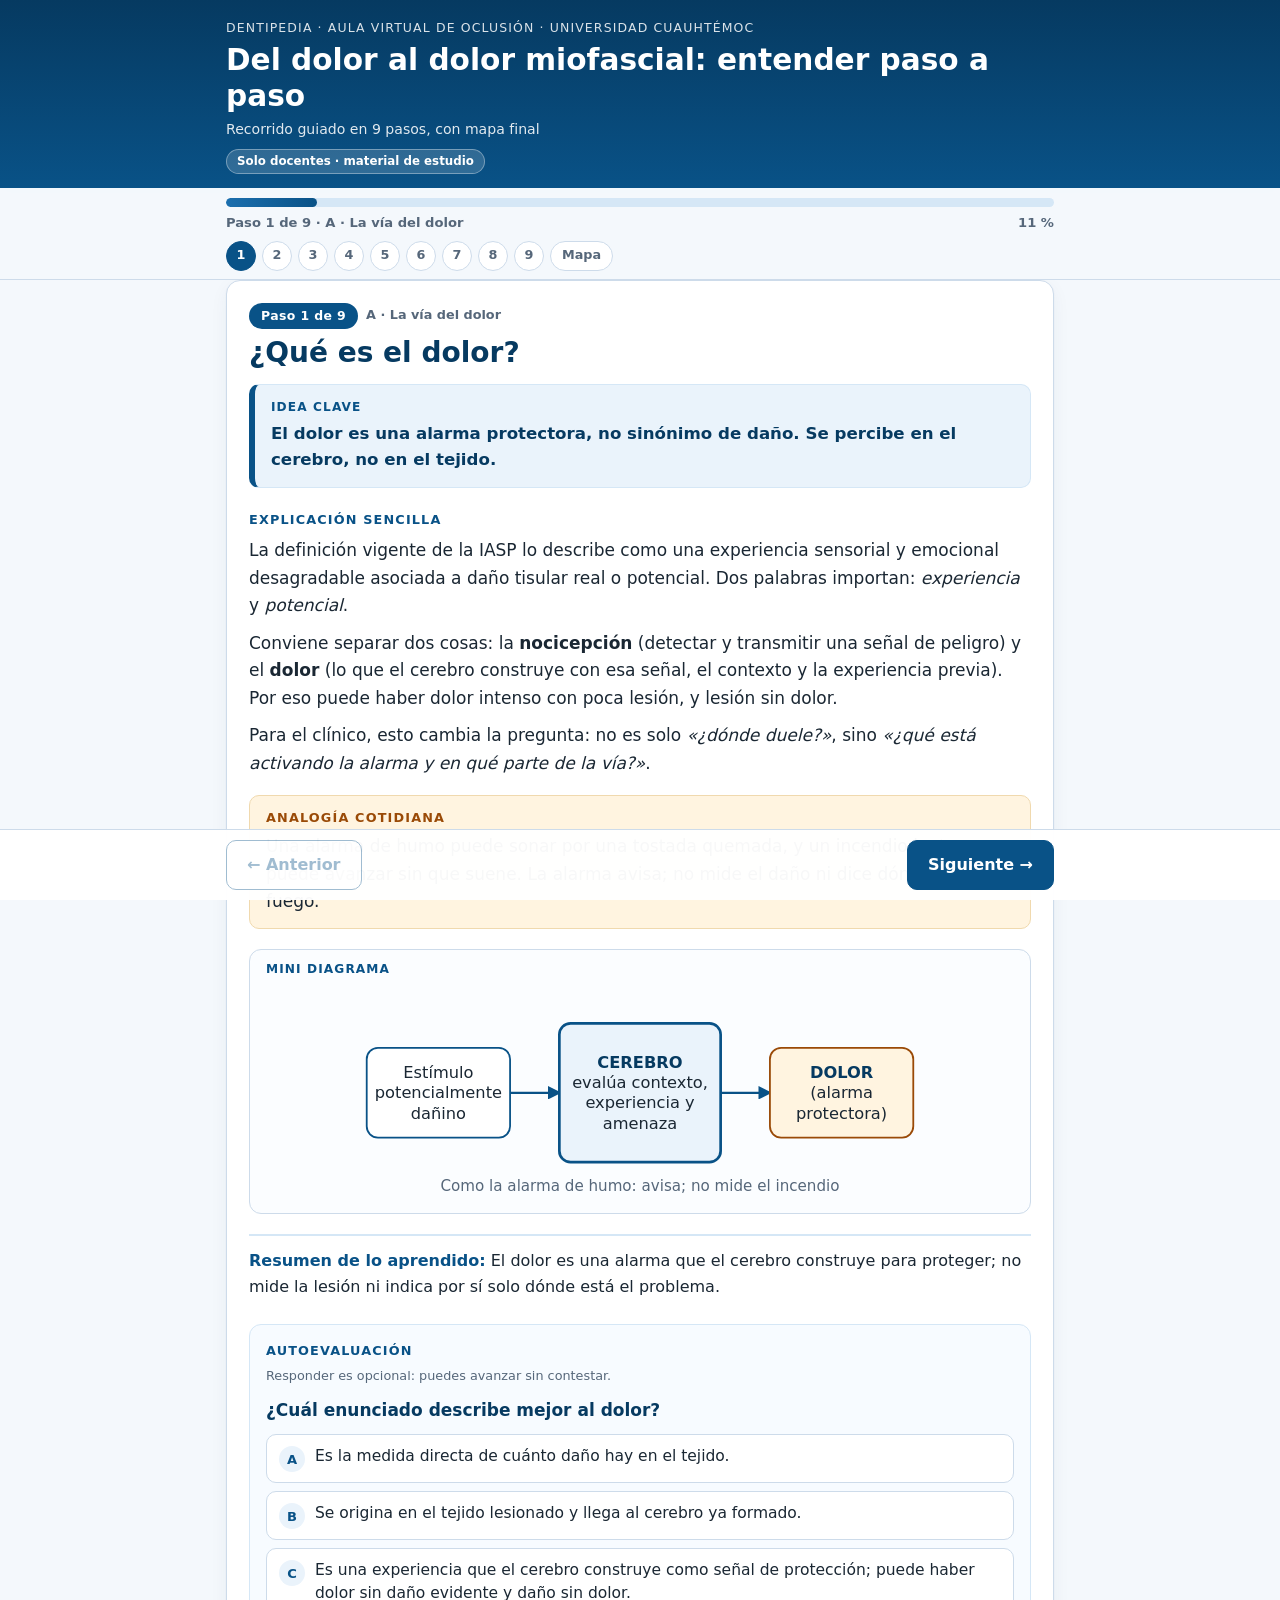
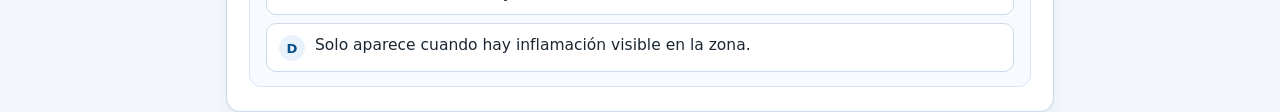
==== Recorrido_Dolor_Miofascial_Docentes.html @ bd8d93d4 "Add files via upload" ====
<!DOCTYPE html>
<html lang="es-MX">
<head>
<meta charset="utf-8">
<meta name="viewport" content="width=device-width, initial-scale=1">
<meta name="color-scheme" content="light">
<meta name="robots" content="noindex">
<title>Del dolor al dolor miofascial · Dentipedia</title>
<style>
:root{
  --navy:#063a61; --blue:#095287; --blue2:#1b6fae; --sky:#eaf3fb; --sky2:#d5e7f6;
  --teal:#23807e; --tealbg:#e5f3f2; --amber:#9a4a07; --amberbg:#fff4e0;
  --red:#b3261e; --redbg:#fdecea; --green:#1b7a45; --greenbg:#e7f5ed;
  --ink:#1a2733; --mute:#56677a; --line:#cddbea; --bg:#f4f8fc; --card:#ffffff;
  --r:14px;
}
*{box-sizing:border-box}
html{scroll-behavior:smooth}
body{margin:0;background:var(--bg);color:var(--ink);
  font:17px/1.62 "Segoe UI",system-ui,-apple-system,Roboto,"Helvetica Neue",Arial,sans-serif;
  -webkit-text-size-adjust:100%}
button{font:inherit;cursor:pointer}
.wrap{max-width:860px;margin:0 auto;padding:0 16px}

/* Encabezado */
.top{background:linear-gradient(180deg,var(--navy),var(--blue));color:#fff;padding:18px 0 14px}
.brand{font-size:.78rem;letter-spacing:.09em;text-transform:uppercase;opacity:.85;margin:0 0 4px}
.top h1{font-size:clamp(1.28rem,4.4vw,1.85rem);line-height:1.22;margin:0 0 4px;font-weight:700}
.top .sub{margin:0;font-size:.88rem;opacity:.88}
.badge{display:inline-block;margin-top:8px;font-size:.74rem;font-weight:600;background:rgba(255,255,255,.16);
  border:1px solid rgba(255,255,255,.35);border-radius:999px;padding:2px 10px}

/* Progreso */
.progress{position:sticky;top:0;z-index:20;background:rgba(244,248,252,.96);backdrop-filter:blur(6px);
  border-bottom:1px solid var(--line);padding:10px 0 8px}
.bar{height:9px;background:var(--sky2);border-radius:99px;overflow:hidden}
.bar i{display:block;height:100%;width:0;background:linear-gradient(90deg,var(--blue2),var(--blue));
  border-radius:99px;transition:width .35s ease}
.pmeta{display:flex;justify-content:space-between;font-size:.82rem;color:var(--mute);margin-top:5px;font-weight:600}
.dots{display:flex;gap:6px;flex-wrap:wrap;margin-top:7px}
.dots button{width:30px;height:30px;border-radius:50%;border:1.5px solid var(--line);background:#fff;color:var(--mute);
  font-size:.8rem;font-weight:700;padding:0;line-height:1}
.dots button.done{background:var(--sky);border-color:var(--blue2);color:var(--blue)}
.dots button.now{background:var(--blue);border-color:var(--blue);color:#fff}
.dots button.map{width:auto;border-radius:99px;padding:0 11px}

/* Tarjeta de paso */
main{padding:18px 0 110px}
.card{background:var(--card);border:1px solid var(--line);border-radius:var(--r);padding:22px 22px 24px;
  box-shadow:0 1px 2px rgba(6,58,97,.05),0 6px 18px rgba(6,58,97,.05);animation:in .28s ease}
@keyframes in{from{opacity:0;transform:translateY(6px)}to{opacity:1;transform:none}}
.kick{display:flex;flex-wrap:wrap;gap:8px;align-items:center;margin-bottom:6px}
.chip{background:var(--blue);color:#fff;font-size:.78rem;font-weight:700;border-radius:99px;padding:3px 12px;letter-spacing:.03em}
.phase{font-size:.8rem;color:var(--mute);font-weight:600}
h2{font-size:clamp(1.35rem,4.6vw,1.75rem);line-height:1.25;color:var(--navy);margin:4px 0 14px}
h3{font-size:.8rem;text-transform:uppercase;letter-spacing:.09em;color:var(--blue);margin:22px 0 6px;font-weight:700}
p{margin:0 0 10px}
.idea{background:var(--sky);border:1px solid var(--sky2);border-left:6px solid var(--blue);border-radius:10px;padding:13px 16px;margin-bottom:6px}
.idea b{display:block;font-size:.76rem;text-transform:uppercase;letter-spacing:.09em;color:var(--blue);margin-bottom:3px}
.idea p{margin:0;font-size:1.04rem;font-weight:600;color:var(--navy)}
.analogy{background:var(--amberbg);border:1px solid #f0d9ae;border-radius:10px;padding:12px 16px;margin-top:18px}
.analogy h3{color:var(--amber);margin:0 0 4px}
.analogy p{margin:0}
.flag{background:var(--redbg);border:1px solid #f2c4bf;border-left:6px solid var(--red);border-radius:10px;padding:10px 14px;margin:14px 0 4px;font-size:.96rem}
.flag b{color:var(--red)}
ul.l{margin:6px 0 10px;padding-left:1.15em} ul.l li{margin-bottom:5px}
.note{font-size:.88rem;color:var(--mute)}

figure.dg{margin:20px 0 6px;border:1px solid var(--line);border-radius:12px;background:#fbfdff;padding:10px 8px 6px}
figure.dg figcaption{font-size:.76rem;text-transform:uppercase;letter-spacing:.09em;color:var(--blue);font-weight:700;padding:0 8px 4px}
figure.dg svg{display:block;width:100%;height:auto;max-width:560px;margin:0 auto}

.resumen{margin-top:20px;border-top:2px solid var(--sky2);padding-top:12px;font-size:1rem}
.resumen b{color:var(--blue)}

/* Tablas */
.tw{overflow-x:auto;margin:8px 0 10px;border:1px solid var(--line);border-radius:10px}
table{border-collapse:collapse;width:100%;font-size:.93rem;min-width:520px;background:#fff}
th,td{padding:8px 11px;text-align:left;vertical-align:top;border-bottom:1px solid var(--line)}
th{background:var(--sky);color:var(--navy);font-size:.82rem;text-transform:uppercase;letter-spacing:.04em}
tr:last-child td{border-bottom:0}
td.k{font-weight:700;color:var(--navy);background:#fafcfe;white-space:nowrap}
tr.hl td,td.hl{background:#f1f8ff}
.tw.compact table{min-width:0}

.drug{border:1px solid var(--line);border-radius:10px;padding:12px 14px;margin:10px 0;background:#fff}
.drug h4{margin:0 0 4px;font-size:1rem;color:var(--navy)}
.drug.ok{border-left:6px solid var(--green)} .drug.no{border-left:6px solid var(--red)} .drug.mid{border-left:6px solid var(--amber)}
.tag{display:inline-block;font-size:.72rem;font-weight:700;border-radius:99px;padding:1px 9px;margin-left:6px;vertical-align:middle}
.tag.g{background:var(--greenbg);color:var(--green)} .tag.r{background:var(--redbg);color:var(--red)} .tag.a{background:var(--amberbg);color:var(--amber)}
.motto{margin:16px 0 4px;text-align:center;font-weight:700;color:#fff;background:var(--navy);border-radius:10px;padding:12px 14px;font-size:1.08rem}
.motto small{display:block;font-weight:400;opacity:.85;font-size:.84rem;margin-top:2px}

/* Autoevaluación */
.quiz{margin-top:24px;background:#f7fbff;border:1.5px solid var(--sky2);border-radius:12px;padding:16px 16px 14px}
.quiz h3{margin:0 0 4px}
.quiz .opt-note{font-size:.8rem;color:var(--mute);margin:0 0 10px}
.qp{font-weight:600;color:var(--navy);margin-bottom:10px}
.opts{display:grid;gap:8px}
.opt{display:flex;gap:10px;align-items:flex-start;text-align:left;width:100%;background:#fff;border:1.5px solid var(--line);
  border-radius:10px;padding:10px 12px;color:var(--ink);line-height:1.45;font-size:.97rem;transition:border-color .15s,background .15s}
.opt:hover:not([disabled]){border-color:var(--blue2);background:var(--sky)}
.opt .lt{flex:0 0 26px;height:26px;border-radius:50%;background:var(--sky);color:var(--blue);font-weight:700;font-size:.82rem;
  display:flex;align-items:center;justify-content:center;margin-top:1px}
.opt[disabled]{cursor:default}
.opt.right{border-color:var(--green);background:var(--greenbg)} .opt.right .lt{background:var(--green);color:#fff}
.opt.wrong{border-color:var(--red);background:var(--redbg)} .opt.wrong .lt{background:var(--red);color:#fff}
.opt.dim{opacity:.62}
.fb{margin-top:10px;border-radius:10px;padding:11px 14px;font-size:.95rem}
.fb.ok{background:var(--greenbg);border:1px solid #b9dfc9;color:#10502d}
.fb.no{background:var(--redbg);border:1px solid #f2c4bf;color:#6e1a15}
.fb b{display:block;margin-bottom:2px}

/* Navegación inferior */
.nav{position:fixed;left:0;right:0;bottom:0;z-index:30;background:rgba(255,255,255,.97);border-top:1px solid var(--line);
  padding:10px 0 calc(10px + env(safe-area-inset-bottom))}
.nav .wrap{display:flex;gap:10px;justify-content:space-between}
.btn{border-radius:10px;border:1.5px solid var(--blue);padding:11px 20px;font-weight:700;font-size:1rem;min-width:130px;transition:background .15s}
.btn.pri{background:var(--blue);color:#fff} .btn.pri:hover{background:var(--navy)}
.btn.sec{background:#fff;color:var(--blue)} .btn.sec:hover{background:var(--sky)}
.btn[disabled]{opacity:.38;cursor:default}
.btn.sm{padding:8px 14px;min-width:0;font-size:.9rem}

/* Mapa */
.maplead{color:var(--mute);margin-bottom:12px}
.mapsvg{display:none}
.mapsvg svg{width:100%;height:auto;display:block}
.mapsvg g.node{cursor:pointer}
.mapsvg g.node:hover rect{stroke-width:3}
.mapsvg .band{font-size:13px;font-weight:700;fill:var(--blue);letter-spacing:.08em;text-transform:uppercase;text-anchor:start}
.mapsvg text{font:14.5px "Segoe UI",system-ui,sans-serif;fill:var(--ink)}
.mapsvg text.b{font-weight:700;fill:var(--navy)}
.mapsvg .lab{font-size:12.5px;fill:var(--mute);font-style:italic}
.maplist{display:block}
.band-t{font-size:.78rem;text-transform:uppercase;letter-spacing:.09em;font-weight:700;color:var(--blue);margin:16px 0 6px}
.mnode{display:flex;gap:10px;align-items:flex-start;width:100%;text-align:left;border:1.5px solid var(--blue2);background:#fff;border-radius:10px;padding:9px 12px;color:var(--ink)}
.mnode .n{flex:0 0 28px;height:28px;border-radius:50%;background:var(--blue);color:#fff;font-weight:700;display:flex;align-items:center;justify-content:center;font-size:.88rem}
.mnode b{display:block;color:var(--navy);line-height:1.25} .mnode span{font-size:.85rem;color:var(--mute)}
.mnode.key{background:var(--tealbg);border-color:var(--teal)} .mnode.key .n{background:var(--teal)}
.mnode.cl{background:var(--sky)}
.down{text-align:center;color:var(--blue2);font-weight:700;line-height:1.1;font-size:1.2rem;margin:3px 0}
.down small{display:block;font-size:.74rem;color:var(--mute);font-weight:400;font-style:italic}
@media (min-width:760px){.mapsvg{display:block}.maplist{display:none}}
.score{display:flex;flex-wrap:wrap;gap:10px;align-items:center;margin:18px 0 6px;background:var(--sky);border:1px solid var(--sky2);border-radius:12px;padding:12px 16px}
.score .big{font-size:1.5rem;font-weight:700;color:var(--navy)}
.sumlist{counter-reset:s;list-style:none;padding:0;margin:8px 0 0}
.sumlist li{display:flex;gap:10px;padding:8px 0;border-bottom:1px solid var(--line);font-size:.95rem}
.sumlist li:last-child{border:0}
.sumlist .n{flex:0 0 26px;height:26px;border-radius:50%;background:var(--sky);color:var(--blue);font-weight:700;font-size:.8rem;display:flex;align-items:center;justify-content:center}
.sumlist a{color:var(--navy);text-decoration:none;font-weight:700;cursor:pointer}
.foot{font-size:.8rem;color:var(--mute);margin:20px 0 0;text-align:center}
.actions{display:flex;gap:8px;flex-wrap:wrap;margin-top:12px}

/* SVG de los pasos */
svg text{font:14.5px "Segoe UI",system-ui,sans-serif;fill:var(--ink)}
svg text.b{font-weight:700;fill:var(--navy)}
svg text.cap{font-size:13.5px;fill:var(--mute)}
svg text.sm{font-size:12.5px;fill:var(--mute)}
svg text.x{fill:var(--red);font-weight:700}
.bx rect{fill:#fff;stroke:var(--blue);stroke-width:1.6}
.bx.main rect{fill:var(--sky);stroke-width:2.4}
.bx.warn rect{fill:var(--amberbg);stroke:var(--amber)}
.bx.teal rect{fill:var(--tealbg);stroke:var(--teal)}
.bx.red rect{fill:var(--redbg);stroke:var(--red)}
.bx.dash rect{stroke-dasharray:5 4;fill:#fff}
.arr{stroke:var(--blue);stroke-width:2;fill:none}
.arr.red{stroke:var(--red)} .arr.am{stroke:var(--amber)} .arr.dash{stroke-dasharray:6 5}
.fibA{stroke:var(--blue);stroke-width:3;fill:none} .fibC{stroke:var(--teal);stroke-width:5;fill:none;stroke-dasharray:1 0}
.zone{fill:#f3f8fd;stroke:var(--sky2);stroke-width:1.5;stroke-dasharray:6 5}

@media (max-width:520px){
  body{font-size:16.5px}
  .card{padding:16px 14px 20px}
  .btn{min-width:0;flex:1}
  .dots{flex-wrap:nowrap;gap:5px}
  .dots button{width:26px;height:26px;font-size:.74rem;flex:0 0 auto}
  .dots button.map{padding:0 9px}
  .top{padding:14px 0 12px}
}
@media print{
  .progress,.nav{display:none} body{background:#fff} main{padding:0}
  .card{box-shadow:none;border:0;padding:0}
}
</style>
</head>
<body>

<svg width="0" height="0" style="position:absolute" aria-hidden="true" focusable="false">
  <defs>
    <marker id="arw" viewBox="0 0 10 10" refX="8.5" refY="5" markerWidth="12" markerHeight="12" markerUnits="userSpaceOnUse" orient="auto"><path d="M0 0L10 5L0 10z" fill="#095287"/></marker>
    <marker id="arwR" viewBox="0 0 10 10" refX="8.5" refY="5" markerWidth="12" markerHeight="12" markerUnits="userSpaceOnUse" orient="auto"><path d="M0 0L10 5L0 10z" fill="#b3261e"/></marker>
    <marker id="arwA" viewBox="0 0 10 10" refX="8.5" refY="5" markerWidth="12" markerHeight="12" markerUnits="userSpaceOnUse" orient="auto"><path d="M0 0L10 5L0 10z" fill="#9a4a07"/></marker>
  </defs>
</svg>

<header class="top">
  <div class="wrap">
    <p class="brand">Dentipedia · Aula Virtual de Oclusión · Universidad Cuauhtémoc</p>
    <h1>Del dolor al dolor miofascial: entender paso a paso</h1>
    <p class="sub">Recorrido guiado en 9 pasos, con mapa final</p>
    <span class="badge">Solo docentes · material de estudio</span>
  </div>
</header>

<div class="progress" role="navigation" aria-label="Progreso">
  <div class="wrap">
    <div class="bar" role="progressbar" aria-valuemin="0" aria-valuemax="9" aria-valuenow="1" id="barwrap"><i id="fill"></i></div>
    <div class="pmeta"><span id="plbl"></span><span id="pct"></span></div>
    <div class="dots" id="dots"></div>
  </div>
</div>

<main class="wrap" id="stage" tabindex="-1" aria-live="polite"></main>

<div class="nav">
  <div class="wrap">
    <button class="btn sec" id="prev" type="button">← Anterior</button>
    <button class="btn pri" id="next" type="button">Siguiente →</button>
  </div>
</div>

<noscript><div class="wrap"><p>Este recorrido necesita JavaScript habilitado.</p></div></noscript>

<script>
(function(){
"use strict";

/* ---------- Ayudantes para los diagramas SVG ---------- */
var LH = 18;
function esc(s){ return String(s).replace(/&/g,"&amp;").replace(/</g,"&lt;"); }
function box(x,y,w,h,lines,cls){
  var n = lines.length, y0 = y + h/2 - (n-1)*LH/2 + 5, t = "";
  for(var i=0;i<n;i++){
    var s = lines[i], b = s.charAt(0) === "*";
    t += '<text x="'+(x+w/2)+'" y="'+(y0+i*LH)+'" text-anchor="middle"'+(b?' class="b"':'')+'>'+esc(b?s.slice(1):s)+'</text>';
  }
  return '<g class="bx '+(cls||"")+'"><rect x="'+x+'" y="'+y+'" width="'+w+'" height="'+h+'" rx="10"/>'+t+'</g>';
}
function mk(c){ return c==="red"?"arwR":(c==="am"?"arwA":"arw"); }
function arr(x1,y1,x2,y2,c){
  c = c||"";
  return '<line class="arr '+c+'" x1="'+x1+'" y1="'+y1+'" x2="'+x2+'" y2="'+y2+'" marker-end="url(#'+mk(c.split(" ")[0])+')"/>';
}
function pth(d,c){
  c = c||"";
  return '<path class="arr '+c+'" d="'+d+'" marker-end="url(#'+mk(c.split(" ")[0])+')"/>';
}
function txt(x,y,s,cls,anchor){
  return '<text x="'+x+'" y="'+y+'" text-anchor="'+(anchor||"middle")+'"'+(cls?' class="'+cls+'"':'')+'>'+esc(s)+'</text>';
}
function svg(w,h,label,inner){
  return '<svg viewBox="0 0 '+w+' '+h+'" role="img" aria-label="'+esc(label)+'">'+inner+'</svg>';
}

/* ---------- Diagramas de cada paso ---------- */
var DG = {};

DG[1] = function(){
  return svg(500,200,"Del estímulo potencialmente dañino al cerebro, que genera la alarma del dolor",
    box(6,58,128,80,["Estímulo","potencialmente","dañino"]) +
    arr(134,98,178,98) +
    box(178,36,144,124,["*CEREBRO","evalúa contexto,","experiencia y","amenaza"],"main") +
    arr(322,98,366,98) +
    box(366,58,128,80,["*DOLOR","(alarma","protectora)"],"warn") +
    txt(250,186,"Como la alarma de humo: avisa; no mide el incendio","cap")
  );
};

DG[2] = function(){
  return svg(500,222,"Estímulos mecánicos, térmicos y químicos activan al nociceptor, que genera una señal eléctrica",
    '<rect class="zone" x="2" y="4" width="334" height="174" rx="14"/>' +
    txt(12,22,"Tejido (músculo, diente, ATM)","sm","start") +
    box(10,32,150,40,["*Mecánico","presión, estiramiento"]) +
    box(10,82,150,40,["*Térmico","calor o frío extremos"]) +
    box(10,132,150,40,["*Químico","H⁺, K⁺, bradicinina"]) +
    arr(160,52,196,92) + arr(160,102,196,102) + arr(160,152,196,112) +
    box(196,70,130,64,["*NOCICEPTOR","terminación","nerviosa libre"],"main") +
    arr(336,102,372,102) +
    box(372,70,122,64,["*Señal","eléctrica","al SNC"],"warn") +
    txt(250,206,"Detecta peligro (amenaza); no “siente” dolor","cap")
  );
};

DG[3] = function(){
  return svg(500,246,"Fibras Aδ rápidas para dolor punzante y fibras C lentas para dolor sordo, ambas por el trigémino en la cara",
    box(6,12,112,64,["*Fibras Aδ","mielínicas"]) +
    txt(240,36,"rápida · 5–30 m/s","sm") +
    '<path class="fibA" d="M118 44 H372" marker-end="url(#arw)"/>' +
    box(376,12,118,64,["Dolor agudo,","punzante,","bien localizado"],"warn") +
    box(6,98,112,64,["*Fibras C","amielínicas"],"teal") +
    txt(240,122,"lenta · 0.5–2 m/s","sm") +
    '<path class="fibC" d="M118 134 H364" marker-end="url(#arw)"/>' +
    box(376,98,118,64,["Dolor sordo,","difuso, continuo","(el muscular)"],"warn") +
    '<rect x="6" y="178" width="488" height="56" rx="10" fill="#eaf3fb" stroke="#d5e7f6"/>' +
    txt(250,200,"En la cara viajan por el nervio trigémino (V par)","b") +
    txt(250,222,"El dolor muscular viaja sobre todo por fibras C","cap")
  );
};

DG[4] = function(){
  return svg(500,236,"Vía del dolor: cara, núcleo espinal del trigémino, tálamo y corteza; el núcleo funciona como central telefónica",
    box(4,52,104,74,["Cara, dientes,","músculos","y ATM"]) +
    arr(108,89,128,89) +
    box(128,52,116,74,["*Núcleo espinal","del trigémino","(relevo)"],"main") +
    arr(244,89,264,89) +
    box(264,52,104,74,["*Tálamo","(relevo","hacia arriba)"]) +
    arr(368,89,392,89) +
    box(392,52,104,74,["*Corteza","(percepción","y ubicación)"],"warn") +
    '<rect x="86" y="8" width="200" height="26" rx="13" fill="#fdecea" stroke="#b3261e"/>' +
    txt(186,26,"CLAVE: dolor referido","x") +
    pth("M186 34 V52","red") +
    pth("M186 126 V156","dash") +
    box(40,156,420,64,["*Central telefónica: aquí llegan líneas de varias zonas","(músculo, diente, ATM, cuello) y comparten la misma salida."],"dash")
  );
};

DG[5] = function(){
  return svg(500,224,"Acetilcolina inicia la contracción, la acetilcolinesterasa la degrada y el ATP, que requiere oxígeno, permite la relajación",
    box(4,8,150,66,["*Acetilcolina","(placa motora)","se libera"],"main") +
    arr(154,41,176,41) +
    box(176,8,150,66,["Ca²⁺ liberado;","se contrae","el sarcómero"]) +
    arr(326,41,348,41) +
    box(348,8,148,66,["*CONTRACCIÓN"],"warn") +
    box(4,128,150,66,["*Acetilcolinesterasa","degrada la ACh","(termina la señal)"],"teal") +
    arr(79,128,79,76,"am") +
    box(176,128,150,66,["*ATP","necesita oxígeno","(O₂)"],"teal") +
    arr(326,161,348,161) +
    box(348,128,148,66,["*RELAJACIÓN"],"main") +
    txt(250,214,"Sin ATP no hay relajación: el músculo queda “atorado”","cap")
  );
};

DG[6] = function(){
  return svg(500,262,"Círculo vicioso del punto gatillo: acetilcolina sostenida, sarcómeros contraídos, compresión capilar, isquemia, falta de ATP y ausencia de relajación",
    box(4,8,150,66,["*ACh sostenida","en la placa","motora"],"warn") +
    arr(154,41,176,41) +
    box(176,8,150,66,["*Sarcómeros","contraídos","(banda tensa)"]) +
    arr(326,41,348,41) +
    box(348,8,148,66,["*Capilares","comprimidos"]) +
    arr(422,74,422,128) +
    box(348,128,148,66,["*Isquemia","(falta de O₂)"],"red") +
    arr(348,161,326,161) +
    box(176,128,150,66,["*Falta de ATP"],"red") +
    arr(176,161,154,161) +
    box(4,128,150,66,["*No relaja","la contracción","se perpetúa"],"red") +
    arr(79,128,79,76) +
    txt(250,98,"CRISIS ENERGÉTICA","b") +
    txt(250,116,"círculo vicioso","cap") +
    box(4,212,240,44,["*Activo: dolor espontáneo,","reconocido por el paciente"],"warn") +
    box(256,212,240,44,["*Latente: sin dolor espontáneo;","duele solo al palpar"])
  );
};

DG[7] = function(){
  return svg(500,276,"La bradicinina activa el nociceptor, la PGE2 lo sensibiliza, H+ y K+ de la isquemia contribuyen y la sustancia P y el CGRP producen inflamación neurogénica",
    box(6,6,150,68,["*Bradicinina","ACTIVA","directamente"],"warn") +
    arr(110,74,190,102,"am") +
    box(344,6,150,68,["*PGE₂","SENSIBILIZA","(sube el volumen)"],"teal") +
    arr(400,74,310,102) +
    box(175,100,150,64,["*NOCICEPTOR","umbral más bajo","(sensibilización)"],"main") +
    box(6,196,150,60,["*H⁺ y K⁺","por la isquemia"],"red") +
    arr(110,196,190,162,"red") +
    box(300,190,196,72,["*Sustancia P y CGRP","→ mastocitos: histamina","y serotonina"],"warn") +
    arr(300,164,356,190,"am") +
    txt(430,92,"(vía COX)","sm")
  );
};

DG[8] = function(){
  return svg(500,254,"Convergencia de aferentes de músculo, diente, ATM y C1–C3 sobre la misma neurona de segundo orden; el cerebro confunde el origen",
    box(6,8,150,38,["Músculo (masetero)"]) +
    box(6,58,150,38,["Diente"]) +
    box(6,108,150,38,["ATM"]) +
    box(6,158,150,38,["Cervicales C1–C3"]) +
    arr(156,27,214,92) + arr(156,77,214,100) + arr(156,127,214,112) + arr(156,177,214,122) +
    box(214,76,100,60,["*Neurona","de 2.º orden"],"main") +
    arr(314,106,350,106) +
    box(350,66,144,80,["*Cerebro:","“¿de dónde","viene?”"],"warn") +
    '<rect x="6" y="208" width="488" height="38" rx="19" fill="#fdecea" stroke="#b3261e"/>' +
    txt(250,232,"Lo percibe donde NO está la fuente (molar, oído, sien)","x")
  );
};

DG[9] = function(){
  return svg(500,310,"Cascada del ácido araquidónico: los corticosteroides inhiben la fosfolipasa A2 y los AINE inhiben la COX; ninguno resuelve el punto gatillo",
    box(150,6,200,38,["Fosfolípidos de membrana"]) +
    arr(250,44,250,92) +
    txt(236,72,"Fosfolipasa A₂","sm","end") +
    txt(266,72,"✕ Corticosteroides","x","start") +
    box(150,92,200,38,["*Ácido araquidónico"],"main") +
    arr(250,130,250,178) +
    txt(236,158,"COX-1 / COX-2","sm","end") +
    txt(266,158,"✕ AINE","x","start") +
    box(150,178,200,38,["*Prostaglandinas (PGE₂)"],"teal") +
    arr(250,216,250,248) +
    box(110,248,280,34,["Sensibilización del nociceptor"],"warn") +
    txt(250,302,"Reducen la sensibilización; no liberan el punto gatillo","cap")
  );
};

/* ---------- Contenido de los 9 pasos ---------- */
var STEPS = [

/* 1 */ {
  title:"¿Qué es el dolor?",
  phase:"A · La vía del dolor",
  idea:"El dolor es una alarma protectora, no sinónimo de daño. Se percibe en el cerebro, no en el tejido.",
  exp:[
    "La definición vigente de la IASP lo describe como una experiencia sensorial y emocional desagradable asociada a daño tisular real o potencial. Dos palabras importan: <i>experiencia</i> y <i>potencial</i>.",
    "Conviene separar dos cosas: la <b>nocicepción</b> (detectar y transmitir una señal de peligro) y el <b>dolor</b> (lo que el cerebro construye con esa señal, el contexto y la experiencia previa). Por eso puede haber dolor intenso con poca lesión, y lesión sin dolor.",
    "Para el clínico, esto cambia la pregunta: no es solo <i>«¿dónde duele?»</i>, sino <i>«¿qué está activando la alarma y en qué parte de la vía?»</i>."
  ],
  ana:"Una alarma de humo puede sonar por una tostada quemada, y un incendio lento puede avanzar sin que suene. La alarma avisa; no mide el daño ni dice dónde está el fuego.",
  dg:DG[1],
  res:"El dolor es una alarma que el cerebro construye para proteger; no mide la lesión ni indica por sí solo dónde está el problema.",
  q:{
    p:"¿Cuál enunciado describe mejor al dolor?",
    o:[
      "Es la medida directa de cuánto daño hay en el tejido.",
      "Se origina en el tejido lesionado y llega al cerebro ya formado.",
      "Es una experiencia que el cerebro construye como señal de protección; puede haber dolor sin daño evidente y daño sin dolor.",
      "Solo aparece cuando hay inflamación visible en la zona."
    ],
    ok:2,
    why:[
      "El dolor no es un medidor de daño: puede ser intenso con lesión mínima, o estar ausente con lesión importante.",
      "En el tejido solo se detecta el estímulo (nocicepción); la experiencia del dolor se construye en el cerebro.",
      null,
      "No requiere inflamación visible; puede existir sin ningún signo local."
    ],
    exp:"El tejido detecta; el cerebro decide si eso duele. De ahí que localizar el dolor y localizar la causa no siempre sea lo mismo."
  }
},

/* 2 */ {
  title:"Nociceptores: los detectores de peligro",
  phase:"A · La vía del dolor",
  idea:"Los nociceptores son terminaciones nerviosas que detectan peligro mediante estímulos mecánicos, térmicos y químicos.",
  exp:[
    "Son <b>terminaciones nerviosas libres</b>, sin una estructura especializada, distribuidas en piel, mucosas, pulpa, periodonto, cápsula articular y músculo. Tienen un umbral alto: responden cuando el estímulo ya es potencialmente dañino.",
    "Responden a tres tipos de estímulo:",
    "<ul class='l'><li><b>Mecánico:</b> presión intensa, estiramiento o compresión.</li><li><b>Térmico:</b> calor o frío extremos.</li><li><b>Químico:</b> sustancias liberadas por el propio tejido (H⁺, K⁺, bradicinina, prostaglandinas).</li></ul>",
    "En su membrana hay canales iónicos que convierten el estímulo en señal eléctrica; por ejemplo, el TRPV1 responde al calor nocivo y a los protones (H⁺). Esa señal es la que viaja hacia el sistema nervioso central."
  ],
  ana:"Piensa en los sensores de una casa: uno detecta vibración, otro temperatura y otro gas. Ninguno «apaga» el peligro; solo manda el aviso a la central.",
  dg:DG[2],
  res:"Los nociceptores son terminaciones libres que traducen estímulos mecánicos, térmicos y químicos en señales eléctricas de alerta.",
  q:{
    p:"¿Qué son los nociceptores?",
    o:[
      "Neuronas de la corteza que interpretan la intensidad del dolor.",
      "Terminaciones nerviosas libres que detectan estímulos mecánicos, térmicos o químicos potencialmente dañinos.",
      "Receptores que solo responden al calor extremo.",
      "Células musculares que se contraen ante el daño."
    ],
    ok:1,
    why:[
      "La interpretación ocurre en el cerebro; los nociceptores están en la periferia.",
      null,
      "Responden a tres tipos de estímulo, no solo al térmico.",
      "No son células musculares; son terminaciones de neuronas sensitivas."
    ],
    exp:"Detectan y traducen; no interpretan. Además, los estímulos químicos (como los del paso 7) explican por qué un tejido isquémico duele sin que nadie lo toque."
  }
},

/* 3 */ {
  title:"Conducción: fibras Aδ y fibras C",
  phase:"A · La vía del dolor",
  idea:"Aδ conduce rápido y produce dolor agudo y punzante; C conduce lento y produce dolor sordo. El dolor muscular viaja sobre todo por fibras C.",
  exp:[
    "<b>Fibras Aδ:</b> delgadas y mielínicas (≈ 5–30 m/s). Producen el «primer dolor»: agudo, punzante y bien localizado.",
    "<b>Fibras C:</b> amielínicas y más lentas (≈ 0.5–2 m/s). Producen el «segundo dolor»: sordo, difuso, continuo y <i>mal localizado</i>. En músculo, los nociceptores corresponden a las fibras de los grupos III (Aδ) y IV (C), con predominio de estas últimas.",
    "En la región orofacial, la información sensitiva viaja por el <b>nervio trigémino</b> (V par): los cuerpos neuronales están en el ganglio trigeminal y sus prolongaciones centrales entran al tronco encefálico.",
    "Dato clínico: un dolor «sordo, difuso y que no sé dónde tengo» es el tipo de queja típico del dolor muscular, y su localización imprecisa prepara el terreno para el dolor referido (paso 8)."
  ],
  ana:"Dos caminos hacia la misma ciudad: una autopista de cuota (Aδ), rápida y directa, y un camino de terracería (C), lento y con mala señalización. El aviso llega por ambos, pero no con la misma claridad.",
  dg:DG[3],
  res:"Aδ avisa rápido y con precisión; C avisa lento y sin precisión, y es la vía principal del dolor muscular, que en la cara viaja por el trigémino.",
  q:{
    p:"Una paciente describe un dolor sordo, difuso y persistente en la mejilla que «no sabe ubicar». ¿Qué fibras predominan en esa sensación?",
    o:[
      "Fibras Aδ, que conducen el dolor agudo y bien localizado.",
      "Fibras Aβ, que conducen tacto y presión suave.",
      "Fibras motoras Aα, que inervan el músculo.",
      "Fibras C, amielínicas y lentas."
    ],
    ok:3,
    why:[
      "Aδ da el dolor punzante y localizado, lo contrario de lo que describe.",
      "Aβ conduce tacto y presión inocua; no es la vía nociceptiva principal.",
      "Las fibras motoras llevan órdenes hacia el músculo; no son sensitivas.",
      null
    ],
    exp:"Sordo, difuso y mal localizado es la firma de las fibras C, que son además las más relacionadas con el dolor muscular."
  }
},

/* 4 */ {
  title:"El centro de relevo: del núcleo espinal del trigémino a la corteza",
  phase:"A · La vía del dolor",
  idea:"La señal hace relevo en el núcleo espinal del trigémino, sube al tálamo y llega a la corteza. Este paso es la clave para entender el dolor referido.",
  exp:[
    "Las fibras nociceptivas de la cara entran al tronco encefálico y descienden por el tracto espinal del trigémino hasta el <b>núcleo espinal del trigémino</b> (en particular su porción caudal), equivalente al asta dorsal de la médula para la cara.",
    "Ahí hacen sinapsis con la <b>neurona de segundo orden</b>. Esta cruza la línea media y asciende al <b>tálamo</b>, y de ahí la información se distribuye a la <b>corteza</b>, donde se localiza e interpreta el dolor y se le da su componente emocional.",
    "Lo esencial: en ese primer relevo <b>confluyen aferentes de estructuras diferentes</b> (dientes, músculos, ATM y también los nervios cervicales superiores). Comparten las mismas neuronas de segundo orden."
  ],
  ana:"Una central telefónica: llegan líneas de muchas casas y todas salen por los mismos cables. Cuando suena el aviso, la operadora ya no sabe con certeza de cuál casa vino.",
  flag:"<b>Paso clave:</b> si dos fuentes distintas comparten la neurona de segundo orden, el cerebro puede equivocarse de origen. Lo retomaremos en el paso 8.",
  dg:DG[4],
  res:"El núcleo espinal del trigémino es la central de relevo (→ tálamo → corteza) y, al reunir aferentes de varias zonas, es la base del dolor referido.",
  q:{
    p:"¿Por qué el núcleo espinal del trigémino es clave para entender el dolor referido?",
    o:[
      "Porque ahí se origina el impulso doloroso dentro del músculo.",
      "Porque libera acetilcolina que sensibiliza al nociceptor.",
      "Porque en él confluyen aferentes de varias estructuras sobre las mismas neuronas de segundo orden.",
      "Porque es la región cortical que localiza el dolor."
    ],
    ok:2,
    why:[
      "El impulso nace en la periferia (nociceptor); el núcleo es un relevo central.",
      "La acetilcolina actúa en la placa motora, no en este núcleo, y no sensibiliza nociceptores.",
      null,
      "La corteza es el destino final; el núcleo espinal es el primer relevo."
    ],
    exp:"La convergencia de varias fuentes en la misma neurona es lo que hace posible que el cerebro atribuya mal el origen."
  }
},

/* 5 */ {
  title:"Cómo se contrae y se relaja un músculo",
  phase:"B · El músculo y el punto gatillo",
  idea:"La acetilcolina inicia la contracción; la acetilcolinesterasa la termina; pero relajar exige ATP, y el ATP exige oxígeno.",
  exp:[
    "El impulso nervioso libera <b>acetilcolina (ACh)</b> en la <b>placa motora</b>. La ACh despolariza la fibra, se libera calcio del retículo sarcoplásmico y los sarcómeros se acortan (actina-miosina): el músculo se contrae.",
    "La <b>acetilcolinesterasa</b> degrada la ACh en la hendidura sináptica en milisegundos, y así termina la orden de contraer.",
    "Pero apagar la orden no basta para relajar. <b>Relajar es un proceso activo que gasta ATP</b>: se necesita para bombear el calcio de regreso al retículo y para que la miosina se suelte de la actina.",
    "Y el ATP de una fibra en actividad sostenida depende de un buen flujo de sangre: <b>sin oxígeno no hay suficiente ATP</b>."
  ],
  ana:"Un candado de bicicleta: cerrarlo es fácil y rápido, pero para abrirlo necesitas la llave. El ATP es la llave; sin ella, el candado queda trabado (en el extremo, como la rigidez cadavérica, donde ya no se produce ATP).",
  dg:DG[5],
  res:"La ACh ordena contraer, la acetilcolinesterasa corta la orden y el ATP —que depende del oxígeno— es lo que permite relajar.",
  q:{
    p:"¿Qué ocurre en la fibra muscular si falta ATP?",
    o:[
      "La ACh deja de liberarse y el músculo queda flácido.",
      "La miosina no puede soltarse de la actina y el músculo no se relaja.",
      "La acetilcolinesterasa se activa en exceso y degrada la ACh antes de tiempo.",
      "El sarcómero se relaja más rápido porque no gasta energía."
    ],
    ok:1,
    why:[
      "La liberación de ACh depende de la neurona; la falta de ATP afecta la relajación, no ese paso.",
      null,
      "La actividad de la acetilcolinesterasa no aumenta por falta de ATP.",
      "Es al revés: relajar consume energía; sin ATP se dificulta."
    ],
    exp:"Contraer necesita señal; relajar necesita energía. Esa asimetría es el corazón del punto gatillo."
  }
},

/* 6 */ {
  title:"El punto gatillo: la «crisis energética»",
  phase:"B · El músculo y el punto gatillo",
  idea:"Una liberación sostenida de ACh mantiene sarcómeros contraídos, comprime los capilares y crea isquemia: sin ATP el músculo no relaja y el círculo se perpetúa.",
  exp:[
    "En la <b>hipótesis integrada</b> del punto gatillo (Simons y Travell), una zona de la placa motora libera ACh de forma excesiva y sostenida. Los sarcómeros de esa zona permanecen contraídos y forman la <b>banda tensa</b> con su nódulo palpable.",
    "La contracción continua <b>comprime los capilares</b>. Resultado: <b>isquemia</b> local, menos oxígeno y <b>menos ATP</b>. Sin ATP el músculo no puede relajar; sigue contraído, comprime más y el círculo se repite: es la «crisis energética».",
    "<b>Punto gatillo activo:</b> causa dolor espontáneo y reproduce la queja del paciente al palparlo. <b>Punto gatillo latente:</b> no duele de manera espontánea, pero sí al palparlo, y puede restringir el movimiento o convertirse en activo ante sobrecarga, bruxismo o estrés.",
    "<span class='note'>Nota docente: es el modelo explicativo más aceptado, aunque sigue en investigación; conviene presentarlo como hipótesis de trabajo.</span>"
  ],
  ana:"Una manguera de jardín doblada: el agua (oxígeno) no pasa, el extremo se queda sin flujo y la parte doblada se atora más. Para desatorarla hay que quitar el doblez, no solo golpear la manguera.",
  dg:DG[6],
  res:"El punto gatillo es un círculo vicioso: ACh sostenida → contracción → isquemia → falta de ATP → no relaja → más contracción.",
  q:{
    p:"¿Qué distingue a un punto gatillo activo de uno latente?",
    o:[
      "El activo causa dolor espontáneo y reproduce la queja al palpar; el latente solo duele al palparlo.",
      "El activo solo existe en el masetero; el latente, en el temporal.",
      "El latente es el único que presenta banda tensa palpable.",
      "El activo no duele a la palpación; el latente sí."
    ],
    ok:0,
    why:[
      null,
      "Pueden presentarse en cualquier músculo; la diferencia no es de ubicación.",
      "Ambos pueden presentar banda tensa; la diferencia es el dolor espontáneo.",
      "Es al revés: el activo duele de forma espontánea y a la palpación."
    ],
    exp:"Un latente no se debe descartar: puede limitar el movimiento y activarse con sobrecarga o estrés."
  }
},

/* 7 */ {
  title:"Las sustancias del dolor y la sensibilización periférica",
  phase:"B · El músculo y el punto gatillo",
  idea:"La bradicinina activa al nociceptor; las prostaglandinas (PGE₂) lo sensibilizan: «suben el volumen». La isquemia aporta H⁺ y K⁺, y la sustancia P con el CGRP generan inflamación neurogénica.",
  exp:[
    "El tejido isquémico y dañado libera una «sopa» química alrededor de los nociceptores:",
    "<ul class='l'><li><b>Bradicinina:</b> <i>activa directamente</i> al nociceptor.</li><li><b>Prostaglandinas (PGE₂):</b> <i>sensibilizan</i> (bajan el umbral); se forman a partir del ácido araquidónico por acción de la <b>COX</b>.</li><li><b>H⁺ y K⁺:</b> se acumulan por la isquemia y activan/sensibilizan los canales del nociceptor.</li><li><b>Sustancia P y CGRP:</b> el propio nociceptor los libera; producen <b>inflamación neurogénica</b> y hacen que los mastocitos liberen <b>histamina y serotonina</b>, que a su vez estimulan más al nociceptor.</li></ul>",
    "El resultado es la <b>sensibilización periférica</b>: el nociceptor responde con estímulos más débiles y de forma más intensa. Clínicamente, el punto gatillo duele con una presión que antes era tolerable."
  ],
  ana:"El nociceptor es un timbre. La bradicinina es alguien que lo presiona. Las prostaglandinas no tocan el timbre: suben el volumen para que cualquier roce suene fuerte.",
  dg:DG[7],
  res:"Bradicinina activa, PGE₂ sensibiliza, H⁺/K⁺ vienen de la isquemia y sustancia P/CGRP perpetúan el proceso: todo baja el umbral del nociceptor.",
  q:{
    p:"¿Qué función tienen la bradicinina y la PGE₂ sobre el nociceptor?",
    o:[
      "La PGE₂ lo activa directamente; la bradicinina lo sensibiliza.",
      "Ambas solo lo sensibilizan, ninguna lo activa.",
      "La bradicinina lo activa directamente; la PGE₂ lo sensibiliza.",
      "Ninguna actúa sobre él; actúan solo sobre el músculo."
    ],
    ok:2,
    why:[
      "Los papeles están invertidos: es la bradicinina la que activa.",
      "La bradicinina sí activa directamente al nociceptor.",
      null,
      "Ambas actúan sobre el nociceptor, no solo sobre el músculo."
    ],
    exp:"Activar y sensibilizar son cosas distintas: la segunda explica por qué un AINE puede reducir el dolor sin eliminar el punto gatillo."
  }
},

/* 8 */ {
  title:"Dolor referido: cuando el cerebro se equivoca de lugar",
  phase:"C · De la teoría a la clínica",
  idea:"Aferentes de músculo, diente, ATM y C1–C3 convergen en la misma neurona de segundo orden. Con la sensibilización central, el cerebro confunde el origen.",
  exp:[
    "Por la <b>convergencia aferente</b> (paso 4), el cerebro recibe una señal de «algo duele» sin una etiqueta clara de procedencia. Ante la duda, la ubica en la región más frecuente o más representada: por ejemplo, un diente.",
    "La <b>sensibilización central</b> lo agrava: las neuronas de segundo orden se vuelven hiperexcitables, amplían su campo receptivo y el dolor se «extiende» a zonas donde no hay lesión.",
    "<b>Patrones frecuentes</b> (para memorizar):",
    "<div class='tw'><table><thead><tr><th>Músculo con punto gatillo</th><th>Dolor referido a</th></tr></thead><tbody><tr><td class='k'>Masetero</td><td>Molares superiores e inferiores, oído y mandíbula</td></tr><tr><td class='k'>Temporal</td><td>Sien, dientes superiores y región detrás del ojo</td></tr><tr><td class='k'>Esternocleidomastoideo</td><td>Cara, oído y frente</td></tr><tr><td class='k'>Pterigoideo lateral</td><td>Seno maxilar y ATM</td></tr></tbody></table></div>",
    "<b>Prueba clínica:</b> si el dolor es referido, <i>anestesiar el sitio donde duele no lo quita</i>; tratar la fuente (el punto gatillo) <i>sí</i> lo hace."
  ],
  ana:"Un solo timbre para varias puertas: suena, pero desde adentro no sabes cuál tocaron. Se abre la que se cree más probable, no necesariamente la correcta.",
  motto:["Palpa antes de instrumentar","Antes de tratar un diente o una ATM, descarta la fuente muscular."],
  dg:DG[8],
  res:"El dolor referido nace de la convergencia en la neurona de segundo orden: el cerebro percibe el dolor donde no está la fuente.",
  q:{
    p:"Una paciente refiere dolor en un molar. El diente está sano y la anestesia local de ese diente no lo quita; al palpar el masetero se reproduce su dolor. ¿Cuál es la interpretación más probable?",
    o:[
      "Pulpitis irreversible que requiere tratamiento de conductos.",
      "Anestesia insuficiente; se repite el bloqueo con más volumen.",
      "Fractura radicular oculta que requiere extracción.",
      "Dolor referido de un punto gatillo del masetero; hay que tratar la fuente."
    ],
    ok:3,
    why:[
      "Una pulpitis sí cedería con la anestesia del diente; aquí el diente está sano y el dolor no cede.",
      "Si el dolor no cede con la anestesia, el problema no está en ese diente; repetir el bloqueo solo retrasa el diagnóstico.",
      "Sin signos de fractura y con reproducción del dolor a la palpación muscular, esa conclusión no tiene sustento.",
      null
    ],
    exp:"Dos datos lo delatan: la anestesia no quita el dolor y la palpación del músculo lo reproduce. Por eso: palpa antes de instrumentar."
  }
},

/* 9 */ {
  title:"Dolor miofascial: definición, diferencias y manejo",
  phase:"C · De la teoría a la clínica",
  idea:"Primero conservador y reversible: educación, calor, estiramiento, férula e infiltración del punto gatillo. Los AINE solo reducen la sensibilización y los corticosteroides no están indicados en el músculo.",
  exp:[
    "<b>Definición:</b> dolor muscular regional y crónico con <b>puntos gatillo</b> y <b>dolor referido</b>.",
    "<b>¿En qué se diferencia de otros dolores musculares?</b>",
    "<div class='tw'><table><thead><tr><th></th><th>Dolor muscular local</th><th>Mioespasmo</th><th>Dolor miofascial</th></tr></thead><tbody>" +
      "<tr><td class='k'>Inicio y curso</td><td>Agudo, tras sobrecarga o uso</td><td>Agudo, súbito</td><td>Crónico, regional</td></tr>" +
      "<tr><td class='k'>A la palpación</td><td>Sensibilidad difusa del músculo</td><td>Músculo rígido, endurecido y doloroso</td><td>Banda tensa con punto gatillo</td></tr>" +
      "<tr><td class='k'>Dolor referido</td><td>No</td><td>No (dolor local)</td><td class='hl'><b>Sí</b>, al comprimir el punto</td></tr>" +
      "<tr><td class='k'>Función</td><td>Dolor al usar el músculo</td><td>Limitación marcada del movimiento (apertura)</td><td>Dolor y limitación variables</td></tr>" +
      "</tbody></table></div>",
    "<b>Palpación:</b> presión digital de <b>1–2 kg</b> durante <b>2–5 s</b>, siempre <b>bilateral</b> y comparando ambos lados; se busca la banda tensa, el nódulo doloroso y si el dolor reproduce la queja o se refiere a otra zona.",
    "<b>Manejo reversible (primera línea):</b>",
    "<ul class='l'><li>Educación del paciente (qué es, factores que lo perpetúan).</li><li>Dieta blanda y reposo funcional.</li><li>Calor húmedo.</li><li>Estiramiento suave y progresivo.</li><li>Férula de estabilización (Michigan).</li><li>Infiltración del punto gatillo con <b>lidocaína sin vasoconstrictor</b> o <b>punción seca</b> (evita sumar vasoconstricción a un tejido ya isquémico).</li></ul>",
    "<b>Fármacos: qué hacen y qué no hacen</b>",
    "<div class='drug mid'><h4>AINE <span class='tag a'>solo adyuvante</span></h4><p>Inhiben la COX y disminuyen las prostaglandinas: reducen la <i>sensibilización</i> (paso 7), pero <b>no resuelven el punto gatillo</b>. <b>COX-1</b> es constitutiva (mucosa gástrica, plaquetas, riñón); <b>COX-2</b> se induce en la inflamación. Los no selectivos inhiben ambas (más riesgo gastrointestinal); los selectivos de COX-2 reducen ese riesgo, con consideraciones cardiovasculares.</p></div>" +
    "<div class='drug no'><h4>Corticosteroides <span class='tag r'>no indicados en el músculo</span></h4><p>Inhiben la <b>fosfolipasa A₂</b>, es decir, la cascada desde el inicio. No se indican aquí porque el cuadro <b>no es primariamente inflamatorio</b>, son <b>miotóxicos</b> al inyectarse en el músculo y tienen <b>efectos sistémicos</b>. Sí tienen lugar en la <b>artritis o capsulitis de la ATM</b>.</p></div>"
  ],
  ana:"Un AINE es silenciar la alarma; el tratamiento del punto gatillo es apagar el fuego. Silenciarla alivia un rato, pero el fuego sigue. Es la misma alarma de humo del paso 1.",
  dg:DG[9],
  res:"Dolor miofascial = punto gatillo + dolor referido; se maneja primero de forma reversible y sobre la fuente, con los fármacos como apoyo y sin corticosteroides en el músculo.",
  q:{
    p:"Paciente con dolor miofascial masticatorio y puntos gatillo confirmados por palpación. ¿Qué plan es el más adecuado?",
    o:[
      "Infiltrar corticosteroide en el músculo para desinflamar.",
      "Ajuste oclusal irreversible inmediato, antes de otra cosa.",
      "AINE continuo como tratamiento principal, porque eliminan el punto gatillo.",
      "Manejo reversible (educación, calor, estiramiento, férula, infiltración de lidocaína sin vasoconstrictor o punción seca) y AINE solo como apoyo."
    ],
    ok:3,
    why:[
      "Los corticosteroides son miotóxicos en el músculo y el cuadro no es primariamente inflamatorio.",
      "Las intervenciones irreversibles no son de primera intención; primero se tratan la fuente y los factores perpetuantes de forma reversible.",
      "Los AINE reducen la sensibilización, pero no resuelven el punto gatillo.",
      null
    ],
    exp:"Se trata la fuente muscular, de forma reversible; el fármaco acompaña, no sustituye."
  }
}
];

/* ---------- Estado ---------- */
var N = STEPS.length;            // 9
var MAP = N;                     // índice de la pantalla del mapa
var cur = 0;
var ans = [];
for(var a=0;a<N;a++) ans.push(null);

var $stage = document.getElementById("stage");
var $fill  = document.getElementById("fill");
var $plbl  = document.getElementById("plbl");
var $pct   = document.getElementById("pct");
var $bar   = document.getElementById("barwrap");
var $dots  = document.getElementById("dots");
var $prev  = document.getElementById("prev");
var $next  = document.getElementById("next");
var LETTERS = ["A","B","C","D"];

/* ---------- Render de un paso ---------- */
function quizHTML(i){
  var q = STEPS[i].q, sel = ans[i], h = "";
  h += '<h3>Autoevaluación</h3>';
  h += '<p class="opt-note">Responder es opcional: puedes avanzar sin contestar.</p>';
  h += '<p class="qp">'+q.p+'</p><div class="opts" role="group" aria-label="Opciones">';
  for(var k=0;k<q.o.length;k++){
    var cls = "opt", dis = "";
    if(sel !== null){
      dis = " disabled";
      if(k === q.ok) cls += " right";
      else if(k === sel) cls += " wrong";
      else cls += " dim";
    }
    h += '<button type="button" class="'+cls+'" data-q="'+i+'" data-o="'+k+'"'+dis+'><span class="lt">'+LETTERS[k]+'</span><span>'+q.o[k]+'</span></button>';
  }
  h += '</div><div class="fb'+(sel===null?'" hidden':(sel===q.ok?' ok"':' no"'))+' aria-live="polite">';
  if(sel !== null){
    if(sel === q.ok){
      h += '<b>✔ Correcto.</b>' + q.exp;
    } else {
      h += '<b>✘ No exactamente.</b>' + q.why[sel] + ' <br>La respuesta correcta es la <b>'+LETTERS[q.ok]+'</b>. ' + q.exp;
    }
  }
  h += '</div>';
  return h;
}

function stepHTML(i){
  var s = STEPS[i], h = "";
  h += '<article class="card" aria-labelledby="ttl">';
  h += '<div class="kick"><span class="chip">Paso '+(i+1)+' de '+N+'</span><span class="phase">'+s.phase+'</span></div>';
  h += '<h2 id="ttl">'+s.title+'</h2>';
  h += '<div class="idea"><b>Idea clave</b><p>'+s.idea+'</p></div>';
  if(s.flag) h += '<div class="flag">'+s.flag+'</div>';
  h += '<h3>Explicación sencilla</h3>';
  for(var k=0;k<s.exp.length;k++){
    var e = s.exp[k];
    h += (e.charAt(0) === "<" && /^<(div|ul|span)/.test(e)) ? e : '<p>'+e+'</p>';
  }
  h += '<div class="analogy"><h3>Analogía cotidiana</h3><p>'+s.ana+'</p></div>';
  if(s.motto) h += '<div class="motto">“'+s.motto[0]+'”<small>'+s.motto[1]+'</small></div>';
  h += '<figure class="dg"><figcaption>Mini diagrama</figcaption>'+s.dg()+'</figure>';
  h += '<p class="resumen"><b>Resumen de lo aprendido:</b> '+s.res+'</p>';
  h += '<section class="quiz" id="quiz" aria-label="Autoevaluación del paso '+(i+1)+'">'+quizHTML(i)+'</section>';
  h += '</article>';
  return h;
}

/* ---------- Mapa completo ---------- */
var SHORT = [
  ["¿Qué es el dolor?","Alarma protectora"],
  ["Nociceptores","Detectores de peligro"],
  ["Conducción","Fibras Aδ y C · trigémino"],
  ["Relevo central","Núcleo V → tálamo"],
  ["Contracción","ACh · AChE · ATP"],
  ["Punto gatillo","Crisis energética"],
  ["Mediadores","Bradicinina · PGE₂ · CGRP"],
  ["Dolor referido","Convergencia · “palpa antes”"],
  ["Dolor miofascial","Definición y manejo"]
];

function mapSVG(){
  var X = [16,246,476,706], W = 196, H = 80, HW = 98;
  function nd(n,x,y,cls,extra){
    var t = SHORT[n-1];
    return '<g class="node" data-go="'+(n-1)+'" tabindex="0" role="link" aria-label="Ir al paso '+n+': '+t[0]+'">' +
      '<g class="bx '+(cls||"")+'"><rect x="'+x+'" y="'+y+'" width="'+W+'" height="'+H+'" rx="12"/></g>' +
      '<circle cx="'+(x+24)+'" cy="'+(y+26)+'" r="14" fill="#095287"/>' +
      '<text x="'+(x+24)+'" y="'+(y+31)+'" text-anchor="middle" style="fill:#fff;font-weight:700">'+n+'</text>' +
      '<text x="'+(x+46)+'" y="'+(y+31)+'" class="b">'+esc(t[0])+'</text>' +
      '<text x="'+(x+14)+'" y="'+(y+60)+'" class="lab" style="font-style:normal">'+esc(t[1])+'</text>' +
      (extra||"") + '</g>';
  }
  var s = '';
  s += '<text class="band" x="16" y="22">A · La vía del dolor</text>';
  s += '<text class="band" x="16" y="180">B · El músculo y el punto gatillo</text>';
  s += '<text class="band" x="16" y="338">C · De la teoría a la clínica</text>';
  s += nd(1,X[0],34,"") + nd(2,X[1],34,"") + nd(3,X[2],34,"") + nd(4,X[3],34,"main");
  s += arr(X[0]+W,74,X[1],74) + arr(X[1]+W,74,X[2],74) + arr(X[2]+W,74,X[3],74);
  s += nd(5,X[0],190,"teal") + nd(6,X[1],190,"teal") + nd(7,X[2],190,"teal");
  s += arr(X[0]+W,230,X[1],230) + arr(X[1]+W,230,X[2],230);
  s += pth("M"+(X[2]+HW)+" 190 C "+(X[2]+HW)+" 150, "+(X[1]+HW+20)+" 150, "+(X[1]+HW+20)+" 116","am dash");
  s += '<text class="lab" x="'+(X[1]+250)+'" y="140" text-anchor="middle">activan y sensibilizan nociceptores</text>';
  s += nd(8,X[2],346,"warn") + nd(9,X[1],346,"main");
  s += arr(X[2],386,X[1]+W,386);
  s += arr(X[2]+HW,270,X[2]+HW,346);
  s += '<text class="lab" x="'+(X[2]+100)+'" y="316" text-anchor="start">fuente muscular</text>';
  s += pth("M"+(X[3]+HW)+" 114 V386 H"+(X[2]+W+2),"");
  s += '<text class="lab" x="'+(X[3]+98)+'" y="250" text-anchor="start">convergencia</text>';
  s += '<text class="lab" x="'+(X[3]+98)+'" y="268" text-anchor="start">de aferentes</text>';
  return svg(930,440,"Mapa completo: flujo que enlaza los nueve pasos, desde el nociceptor hasta el manejo del dolor miofascial", s);
}

function mapList(){
  function item(n,cls){
    var t = SHORT[n-1];
    return '<button type="button" class="mnode '+(cls||"")+'" data-go="'+(n-1)+'"><span class="n">'+n+'</span><span><b>'+t[0]+'</b><span>'+t[1]+'</span></span></button>';
  }
  function dn(t){ return '<div class="down">↓'+(t?'<small>'+t+'</small>':'')+'</div>'; }
  var h = '<div class="band-t">A · La vía del dolor</div>';
  h += item(1)+dn()+item(2)+dn()+item(3)+dn()+item(4);
  h += '<div class="band-t">B · El músculo y el punto gatillo</div>';
  h += item(5,"key")+dn()+item(6,"key")+dn("sus productos químicos…")+item(7,"key");
  h += dn("…activan y sensibilizan a los nociceptores (paso 2)");
  h += '<div class="band-t">C · De la teoría a la clínica</div>';
  h += item(8,"cl")+dn("la fuente muscular + la convergencia del paso 4")+item(9,"cl");
  return h;
}

function mapHTML(){
  var done = 0, ok = 0, i;
  for(i=0;i<N;i++){ if(ans[i] !== null){ done++; if(ans[i] === STEPS[i].q.ok) ok++; } }
  var h = '<article class="card" aria-labelledby="ttl">';
  h += '<div class="kick"><span class="chip">Mapa completo</span><span class="phase">Cierre del recorrido</span></div>';
  h += '<h2 id="ttl">Mapa completo: del dolor al dolor miofascial</h2>';
  h += '<p class="maplead">Toca cualquier paso para volver a él. El recorrido completo: la <b>alarma</b> (1) la detectan los <b>nociceptores</b> (2), viaja por <b>fibras Aδ/C</b> (3) hasta la <b>central de relevo</b> (4). En el músculo, la <b>crisis energética</b> (5–6) genera las <b>sustancias del dolor</b> (7) que realimentan al nociceptor. La convergencia del paso 4 explica el <b>dolor referido</b> (8) y, con ello, el <b>diagnóstico y manejo</b> del dolor miofascial (9).</p>';
  h += '<div class="mapsvg">'+mapSVG()+'</div><div class="maplist">'+mapList()+'</div>';
  h += '<div class="score"><span class="big">'+ok+' / '+N+'</span><span>respuestas correctas · '+done+' de '+N+' preguntas contestadas</span></div>';
  h += '<h3>Resúmenes de cada paso</h3><ol class="sumlist">';
  for(i=0;i<N;i++){
    h += '<li><span class="n">'+(i+1)+'</span><span><a data-go="'+i+'" tabindex="0" role="link">'+STEPS[i].title+'</a><br>'+STEPS[i].res+'</span></li>';
  }
  h += '</ol>';
  h += '<div class="actions"><button type="button" class="btn sec sm" data-go="0">↺ Volver al paso 1</button>' +
       '<button type="button" class="btn sec sm" data-reset="1">Reiniciar autoevaluación</button>' +
       '<button type="button" class="btn sec sm" data-print="1">Imprimir / guardar PDF</button></div>';
  h += '<p class="foot">Material de estudio para docentes · Dentipedia · Aula Virtual de Oclusión · Universidad Cuauhtémoc.<br>Para contrastar y profundizar: Okeson (<i>Tratamiento de oclusión y afecciones temporomandibulares</i>) y Travell &amp; Simons (<i>Dolor y disfunción miofascial</i>).</p>';
  h += '</article>';
  return h;
}

/* ---------- Progreso y navegación ---------- */
function drawDots(){
  var h = "";
  for(var i=0;i<N;i++){
    var c = (i === cur) ? "now" : (ans[i] !== null || i < cur ? "done" : "");
    h += '<button type="button" class="'+c+'" data-go="'+i+'" aria-label="Paso '+(i+1)+': '+STEPS[i].title.replace(/"/g,"")+'"'+(i===cur?' aria-current="step"':'')+'>'+(i+1)+'</button>';
  }
  h += '<button type="button" class="map '+(cur===MAP?'now':'')+'" data-go="'+MAP+'" aria-label="Mapa completo">Mapa</button>';
  $dots.innerHTML = h;
}

function render(scroll){
  var onMap = (cur === MAP);
  $stage.innerHTML = onMap ? mapHTML() : stepHTML(cur);
  var pct = onMap ? 100 : Math.round(((cur+1)/N)*100);
  $fill.style.width = pct + "%";
  $plbl.textContent = onMap ? "Mapa completo" : "Paso "+(cur+1)+" de "+N+" · "+STEPS[cur].phase;
  $pct.textContent = pct + " %";
  $bar.setAttribute("aria-valuenow", onMap ? N : cur+1);
  $prev.disabled = (cur === 0);
  if(onMap){ $next.textContent = "Volver al inicio ↺"; }
  else if(cur === N-1){ $next.textContent = "Ver mapa completo →"; }
  else { $next.textContent = "Siguiente →"; }
  drawDots();
  document.title = (onMap ? "Mapa completo" : "Paso "+(cur+1)+": "+STEPS[cur].title) + " · Del dolor al dolor miofascial";
  if(scroll !== false){ window.scrollTo(0,0); }
}

function go(i, noScroll){
  cur = Math.max(0, Math.min(MAP, i));
  render(!noScroll);
  try{ history.replaceState(null,"", cur===MAP ? "#mapa" : "#paso-"+(cur+1)); }catch(e){}
}

$prev.addEventListener("click", function(){ go(cur-1); });
$next.addEventListener("click", function(){ go(cur === MAP ? 0 : cur+1); });

document.addEventListener("keydown", function(ev){
  var t = ev.target, tag = t && t.tagName;
  if(ev.key === "Enter" || ev.key === " "){
    if(t && t.getAttribute && t.getAttribute("role") === "link" && t.hasAttribute("data-go")){
      ev.preventDefault(); go(+t.getAttribute("data-go")); }
    return;
  }
  if(tag === "INPUT" || tag === "TEXTAREA") return;
  if(ev.key === "ArrowRight" && cur < MAP){ go(cur+1); }
  else if(ev.key === "ArrowLeft" && cur > 0){ go(cur-1); }
});

$stage.addEventListener("click", function(ev){
  var el = ev.target;
  while(el && el !== $stage && !(el.getAttribute && (el.hasAttribute("data-o") || el.hasAttribute("data-go") || el.hasAttribute("data-reset") || el.hasAttribute("data-print")))){
    el = el.parentNode;
  }
  if(!el || el === $stage) return;
  if(el.hasAttribute("data-o")){
    var qi = +el.getAttribute("data-q"), o = +el.getAttribute("data-o");
    if(ans[qi] !== null) return;
    ans[qi] = o;
    var qz = document.getElementById("quiz");
    if(qz){ qz.innerHTML = quizHTML(qi); }
    drawDots();
    var fb = qz && qz.querySelector(".fb");
    if(fb && fb.scrollIntoView){ try{ fb.scrollIntoView({block:"nearest",behavior:"smooth"}); }catch(e){} }
  } else if(el.hasAttribute("data-go")){
    go(+el.getAttribute("data-go"));
  } else if(el.hasAttribute("data-reset")){
    for(var i=0;i<N;i++) ans[i] = null;
    render(false);
  } else if(el.hasAttribute("data-print")){
    window.print();
  }
});
$dots.addEventListener("click", function(ev){
  var el = ev.target;
  if(el && el.hasAttribute && el.hasAttribute("data-go")) go(+el.getAttribute("data-go"));
});

/* Inicio: respeta #paso-N / #mapa si viene en la dirección */
var h0 = (location.hash || "").toLowerCase(), start = 0, m;
if(h0 === "#mapa"){ start = MAP; }
else if((m = /^#paso-(\d+)$/.exec(h0))){ start = Math.max(0, Math.min(N-1, (+m[1]) - 1)); }
cur = start;
render(false);

})();
</script>
</body>
</html>
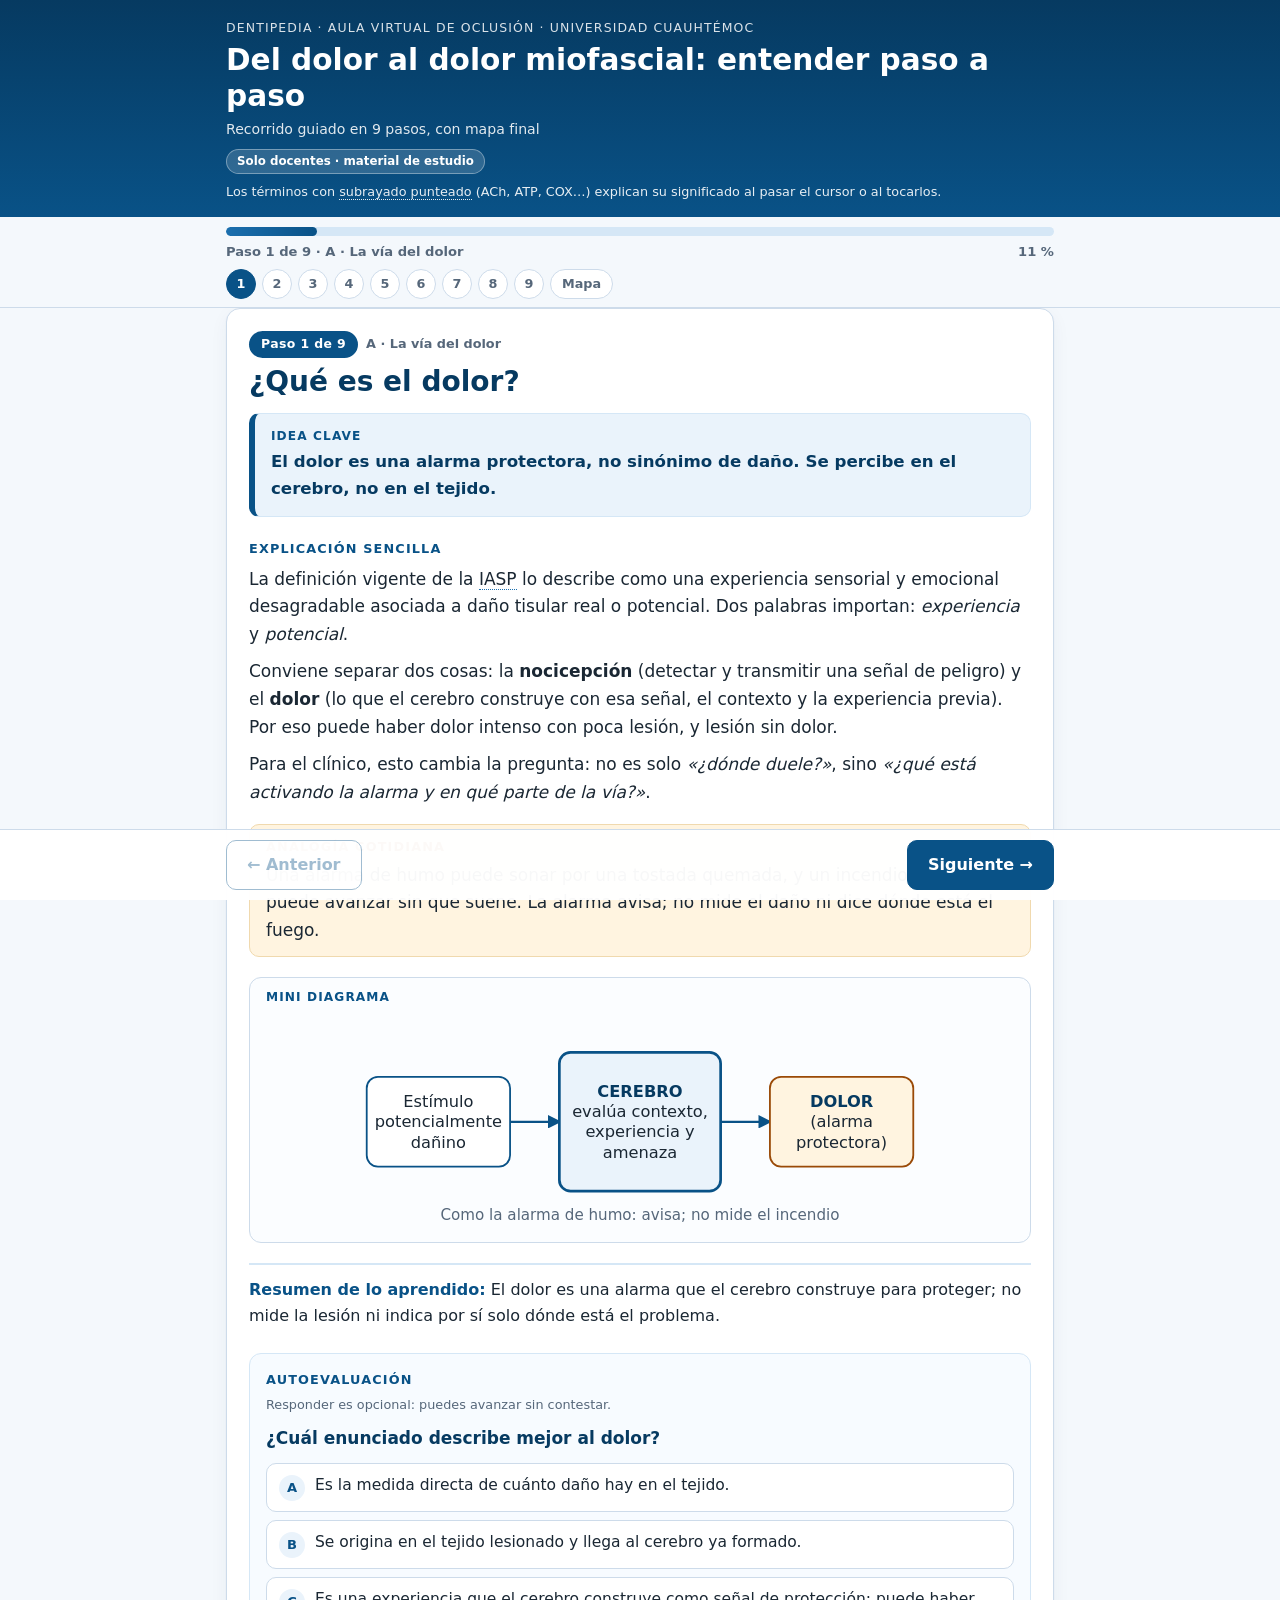
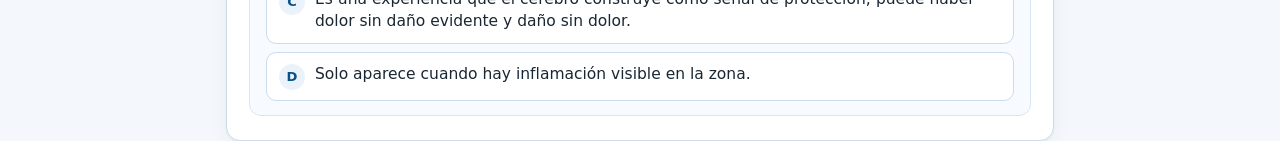
==== commit 16e86cda: "Add files via upload" ====
--- a/Recorrido_Dolor_Miofascial_Docentes.html
+++ b/Recorrido_Dolor_Miofascial_Docentes.html
@@ -168,6 +168,18 @@
 .fibA{stroke:var(--blue);stroke-width:3;fill:none} .fibC{stroke:var(--teal);stroke-width:5;fill:none;stroke-dasharray:1 0}
 .zone{fill:#f3f8fd;stroke:var(--sky2);stroke-width:1.5;stroke-dasharray:6 5}
 
+
+/* Glosario emergente de abreviaturas */
+.g{border-bottom:1.5px dotted var(--blue2);cursor:help}
+.g:focus-visible{outline:2px solid var(--blue2);outline-offset:2px;border-radius:3px}
+tspan.g{text-decoration:underline dotted;text-decoration-color:#1b6fae;text-underline-offset:3px;cursor:help;border:0}
+#tip{position:fixed;z-index:60;display:none;max-width:min(330px,calc(100vw - 16px));background:var(--navy);color:#fff;
+  font-size:.9rem;line-height:1.45;padding:9px 12px;border-radius:10px;box-shadow:0 6px 20px rgba(6,58,97,.35);pointer-events:none}
+#tip b{color:#bfe3ff}
+.top .gh{margin:8px 0 0;font-size:.8rem;opacity:.9}
+.top .gh i{font-style:normal;border-bottom:1.5px dotted #fff}
+@media print{#tip{display:none!important}}
+
 @media (max-width:520px){
   body{font-size:16.5px}
   .card{padding:16px 14px 20px}
@@ -199,6 +211,7 @@
     <h1>Del dolor al dolor miofascial: entender paso a paso</h1>
     <p class="sub">Recorrido guiado en 9 pasos, con mapa final</p>
     <span class="badge">Solo docentes · material de estudio</span>
+    <p class="gh">Los términos con <i>subrayado punteado</i> (ACh, ATP, COX…) explican su significado al pasar el cursor o al tocarlos.</p>
   </div>
 </header>
 
@@ -717,6 +730,84 @@
 var $next  = document.getElementById("next");
 var LETTERS = ["A","B","C","D"];
 
+/* ---------- Glosario emergente ---------- */
+var GL = {
+  "ACh":"Acetilcolina. Neurotransmisor que la neurona motora libera en la placa motora para ordenar la contracción del músculo.",
+  "AChE":"Acetilcolinesterasa. Enzima que degrada la acetilcolina en la hendidura sináptica y así termina la orden de contraer.",
+  "ATP":"Trifosfato de adenosina. La “moneda de energía” de la célula: el músculo la necesita para contraerse y, sobre todo, para relajarse.",
+  "AINE":"Antiinflamatorios no esteroideos (por ejemplo ibuprofeno, naproxeno, diclofenaco). Inhiben la COX y reducen las prostaglandinas.",
+  "COX":"Ciclooxigenasa. Enzima que convierte el ácido araquidónico en prostaglandinas. Existen dos isoformas: COX-1 y COX-2.",
+  "COX-1":"Ciclooxigenasa 1. Constitutiva: protege la mucosa gástrica y participa en la función plaquetaria y renal.",
+  "COX-2":"Ciclooxigenasa 2. Inducible: aumenta en los tejidos con inflamación y produce prostaglandinas que sensibilizan al nociceptor.",
+  "PGE₂":"Prostaglandina E₂. No activa por sí sola al nociceptor: baja su umbral (lo sensibiliza), como subir el volumen.",
+  "CGRP":"Péptido relacionado con el gen de la calcitonina. Neuropéptido que libera el nociceptor; causa vasodilatación y favorece la inflamación neurogénica.",
+  "SNC":"Sistema nervioso central: encéfalo y médula espinal (para la cara, también el tronco encefálico).",
+  "ATM":"Articulación temporomandibular.",
+  "TRPV1":"Canal iónico del nociceptor (receptor de potencial transitorio vaniloide 1). Se activa con calor nocivo (≈ 43 °C o más), con protones (H⁺) y con capsaicina.",
+  "IASP":"Asociación Internacional para el Estudio del Dolor (International Association for the Study of Pain).",
+  "H⁺":"Protones (iones hidrógeno). Al acumularse en el tejido isquémico lo vuelven ácido y activan a los nociceptores.",
+  "K⁺":"Ion potasio. Sale de las células dañadas o isquémicas y despolariza a los nociceptores.",
+  "Ca²⁺":"Ion calcio. Se libera del retículo sarcoplásmico y desencadena el deslizamiento actina-miosina (la contracción).",
+  "O₂":"Oxígeno. Necesario para producir ATP en cantidad suficiente.",
+  "Aδ":"“A delta”. Fibras nerviosas delgadas y mielínicas, de conducción rápida; transmiten el dolor agudo y punzante.",
+  "C1–C3":"Primeros tres segmentos cervicales (nervios C1 a C3). Sus aferentes convergen con las del trigémino en el mismo núcleo.",
+  "V par":"Quinto par craneal: el nervio trigémino.",
+  "m/s":"Metros por segundo (velocidad de conducción nerviosa)."
+};
+var GK = Object.keys(GL).sort(function(a,b){ return b.length - a.length; });
+var GRE = new RegExp("(^|[^\\p{L}\\p{N}_])(" + GK.map(function(k){ return k.replace(/[.*+?^${}()|[\]\\\/]/g,"\\$&"); }).join("|") + ")(?![\\p{L}\\p{N}])","gu");
+var SVGNS = "http://www.w3.org/2000/svg";
+
+function glosar(root){
+  if(!root) return;
+  var w = document.createTreeWalker(root, NodeFilter.SHOW_TEXT, null), nodes = [], n;
+  while((n = w.nextNode())) nodes.push(n);
+  nodes.forEach(function(t){
+    var p = t.parentNode;
+    if(!p || (p.classList && p.classList.contains("g"))) return;
+    var s = t.nodeValue;
+    GRE.lastIndex = 0;
+    if(!GRE.test(s)) return;
+    GRE.lastIndex = 0;
+    var isSvg = (p.namespaceURI === SVGNS);
+    var frag = document.createDocumentFragment(), last = 0, m;
+    while((m = GRE.exec(s))){
+      var start = m.index + m[1].length;
+      if(start > last) frag.appendChild(document.createTextNode(s.slice(last, start)));
+      var el = isSvg ? document.createElementNS(SVGNS, "tspan") : document.createElement("span");
+      el.setAttribute("class", "g");
+      el.setAttribute("data-g", m[2]);
+      if(!isSvg) el.setAttribute("tabindex", "0");
+      el.textContent = m[2];
+      frag.appendChild(el);
+      last = start + m[2].length;
+    }
+    if(last < s.length) frag.appendChild(document.createTextNode(s.slice(last)));
+    p.replaceChild(frag, t);
+  });
+}
+
+var tip = document.createElement("div");
+tip.id = "tip"; tip.setAttribute("role","tooltip");
+document.body.appendChild(tip);
+var tipPin = null;
+function hideTip(){ tip.style.display = "none"; tipPin = null; }
+function showTip(el){
+  var k = el.getAttribute("data-g"), d = GL[k];
+  if(!d) return;
+  tip.textContent = "";
+  var b = document.createElement("b"); b.textContent = k;
+  tip.appendChild(b); tip.appendChild(document.createTextNode(" · " + d));
+  tip.style.display = "block";
+  var r = el.getBoundingClientRect(), tw = tip.offsetWidth, th = tip.offsetHeight;
+  var left = Math.max(8, Math.min(r.left + r.width/2 - tw/2, window.innerWidth - tw - 8));
+  var top = r.bottom + 8;
+  if(top + th > window.innerHeight - 78) top = r.top - th - 8;
+  if(top < 8) top = 8;
+  tip.style.left = left + "px"; tip.style.top = top + "px";
+}
+function gTarget(ev){ var t = ev.target; return (t && t.closest) ? t.closest(".g") : null; }
+
 /* ---------- Render de un paso ---------- */
 function quizHTML(i){
   var q = STEPS[i].q, sel = ans[i], h = "";
@@ -863,6 +954,8 @@
 function render(scroll){
   var onMap = (cur === MAP);
   $stage.innerHTML = onMap ? mapHTML() : stepHTML(cur);
+  hideTip();
+  glosar($stage);
   var pct = onMap ? 100 : Math.round(((cur+1)/N)*100);
   $fill.style.width = pct + "%";
   $plbl.textContent = onMap ? "Mapa completo" : "Paso "+(cur+1)+" de "+N+" · "+STEPS[cur].phase;
@@ -910,6 +1003,7 @@
     ans[qi] = o;
     var qz = document.getElementById("quiz");
     if(qz){ qz.innerHTML = quizHTML(qi); }
+    glosar(qz);
     drawDots();
     var fb = qz && qz.querySelector(".fb");
     if(fb && fb.scrollIntoView){ try{ fb.scrollIntoView({block:"nearest",behavior:"smooth"}); }catch(e){} }
@@ -927,6 +1021,27 @@
   if(el && el.hasAttribute && el.hasAttribute("data-go")) go(+el.getAttribute("data-go"));
 });
 
+/* Eventos del glosario */
+$stage.addEventListener("mouseover", function(ev){ var g = gTarget(ev); if(g && !tipPin) showTip(g); });
+$stage.addEventListener("mouseout", function(ev){ if(gTarget(ev) && !tipPin) tip.style.display = "none"; });
+$stage.addEventListener("focusin", function(ev){ var g = gTarget(ev); if(g) showTip(g); });
+$stage.addEventListener("focusout", function(ev){ if(gTarget(ev) && !tipPin) tip.style.display = "none"; });
+$stage.addEventListener("click", function(ev){
+  var g = gTarget(ev);
+  if(!g) return;
+  ev.stopPropagation(); ev.preventDefault();
+  if(tipPin === g){ hideTip(); } else { tipPin = g; showTip(g); }
+}, true);
+document.addEventListener("click", function(ev){ if(!gTarget(ev)) hideTip(); });
+window.addEventListener("scroll", hideTip, {passive:true});
+document.addEventListener("keydown", function(ev){
+  if(ev.key === "Escape") hideTip();
+  if((ev.key === "Enter" || ev.key === " ") && ev.target && ev.target.classList && ev.target.classList.contains("g")){
+    ev.preventDefault(); ev.stopPropagation();
+    if(tipPin === ev.target){ hideTip(); } else { tipPin = ev.target; showTip(ev.target); }
+  }
+}, true);
+
 /* Inicio: respeta #paso-N / #mapa si viene en la dirección */
 var h0 = (location.hash || "").toLowerCase(), start = 0, m;
 if(h0 === "#mapa"){ start = MAP; }
